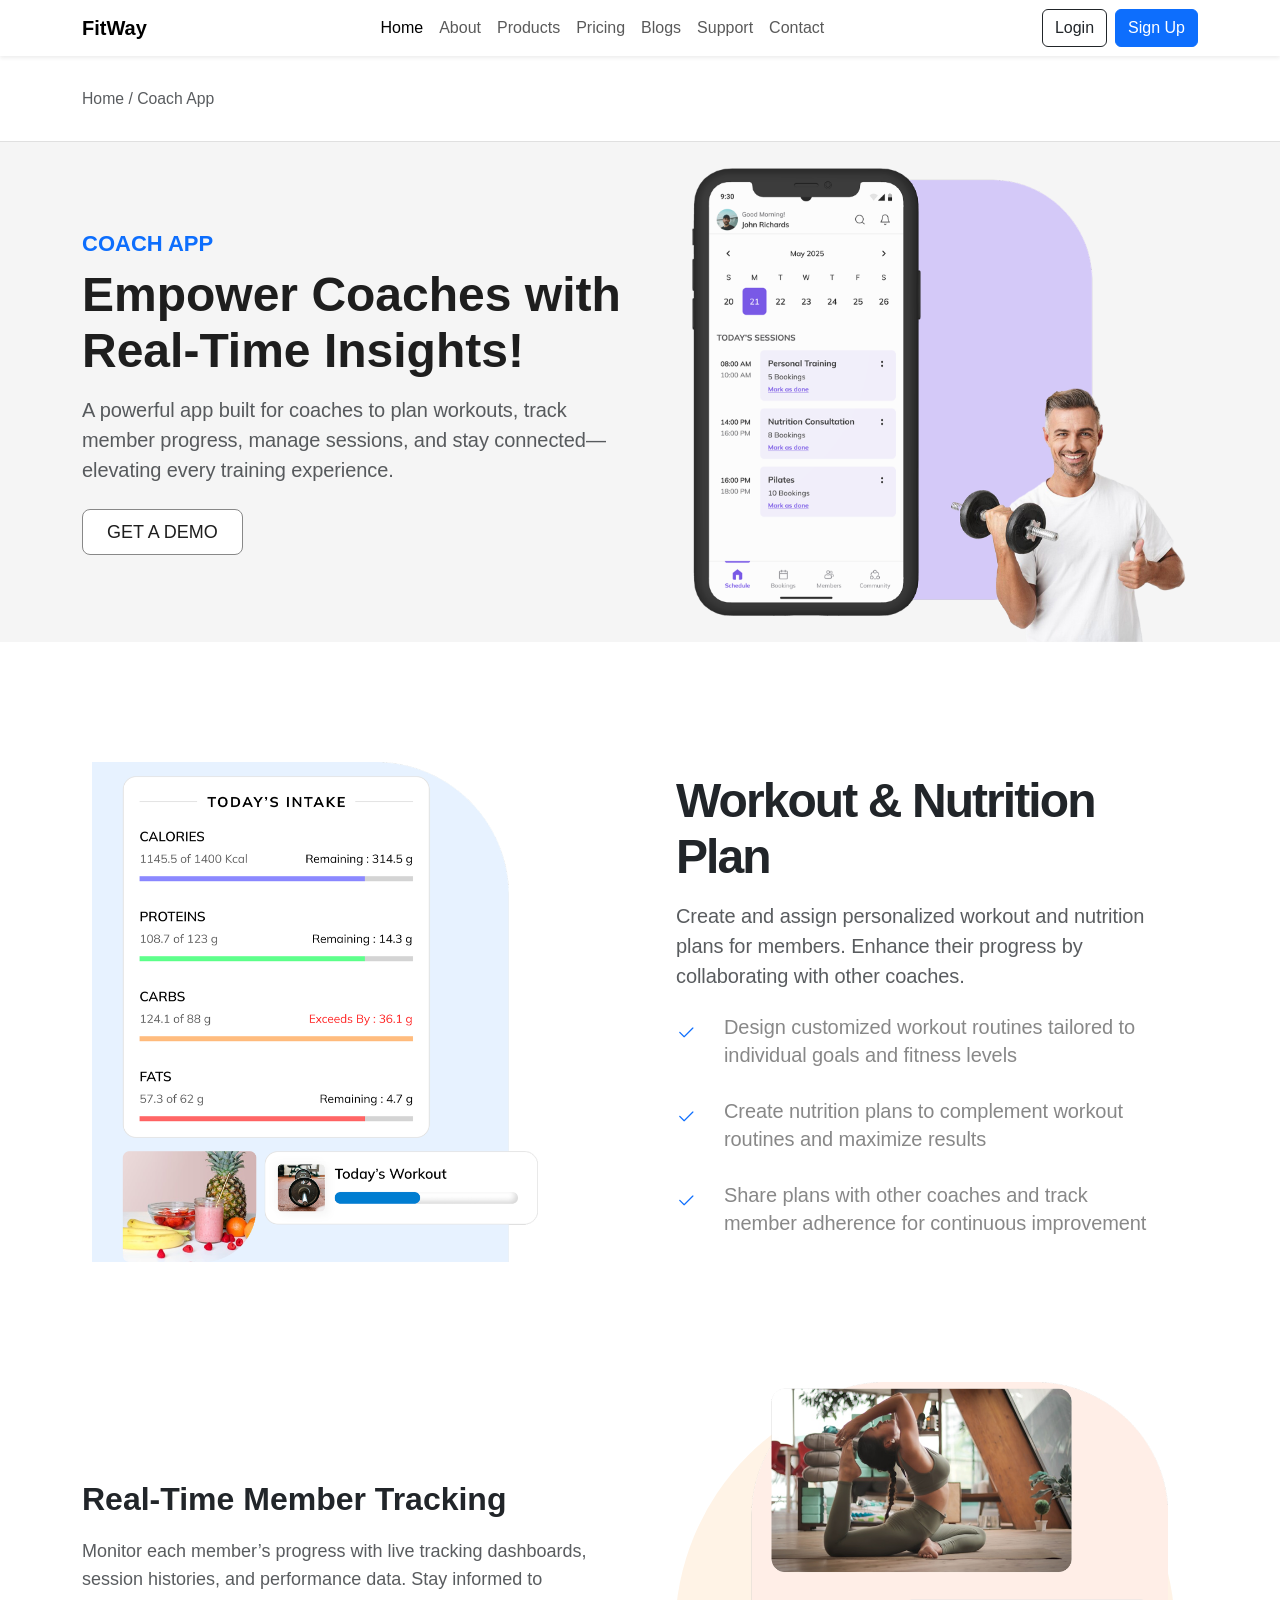
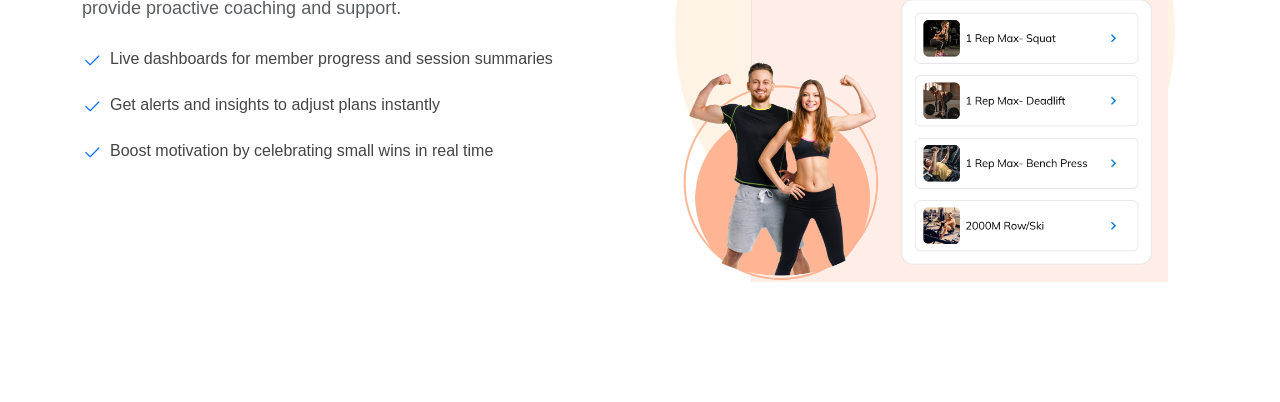
==== index.html @ d680b2ad "24june" ====
<!DOCTYPE html>
<html lang="en">
<head>
  <meta charset="UTF-8" />
  <meta name="viewport" content="width=device-width, initial-scale=1.0"/>
  <title>Coach App Page</title>
  <link href="https://cdn.jsdelivr.net/npm/bootstrap@5.3.0/dist/css/bootstrap.min.css" rel="stylesheet"/>
  <link href="https://cdn.jsdelivr.net/npm/bootstrap-icons@1.10.5/font/bootstrap-icons.css" rel="stylesheet">

  <link rel="stylesheet" href="styles.css">
</head>
<body>

<!-- Navbar -->
<nav class="navbar navbar-expand-lg navbar-light bg-white shadow-sm">
  <div class="container">
    <a class="navbar-brand fw-bold" href="#">FitWay</a>
    <button class="navbar-toggler" type="button" data-bs-toggle="collapse" data-bs-target="#navbarNav">
      <span class="navbar-toggler-icon"></span>
    </button>
    <div class="collapse navbar-collapse justify-content-between" id="navbarNav">
      <ul class="navbar-nav mx-auto">
        <li class="nav-item"><a class="nav-link active" href="#">Home</a></li>
        <li class="nav-item"><a class="nav-link" href="#">About</a></li>
        <li class="nav-item"><a class="nav-link" href="#">Products</a></li>
        <li class="nav-item"><a class="nav-link" href="#">Pricing</a></li>
        <li class="nav-item"><a class="nav-link" href="#">Blogs</a></li>
        <li class="nav-item"><a class="nav-link" href="#">Support</a></li>
        <li class="nav-item"><a class="nav-link" href="#">Contact</a></li>
      </ul>
      <div class="d-flex gap-2">
        <a href="#" class="btn btn-outline-dark">Login</a>
        <a href="#" class="btn btn-primary">Sign Up</a>
      </div>
    </div>
  </div>
</nav>

<!-- BREADCRUMB -->
<div class="breadcrumb-container">
  <div class="container">
    <small class="text-muted">Home / Coach App</small>
  </div>
</div>

<!-- HERO SECTION -->
<section class="hero-section d-flex align-items-center">
  <div class="container">
    <div class="row align-items-center">

      <!-- LEFT SIDE CONTENT -->
      <div class="col-md-6 text-center text-md-start">
        <h6 class="text-primary text-uppercase fw-bold">Coach App</h6>
        <h1 class="display-6 fw-bold mb-3">Empower Coaches with<br>Real-Time Insights!</h1>
        <p class="lead text-muted mb-4">
          A powerful app built for coaches to plan workouts, track <br>member progress, manage sessions, and stay connected—<br>
          elevating every training experience.        </p>
        <a href="#" class="btn btn-outline-dark px-4 py-2 rounded-3">Get a Demo</a>
      </div>

      <!-- RIGHT SIDE IMAGE -->
      <div class="col-md-6 text-center">
        <div class="image-wrapper position-relative">
          <!-- <div class="image-bg"></div> -->
          <img src="./resource/coch_app_1.png" alt="Coach App UI" class="main-image img-fluid">
        </div>
      </div>

    </div>
  </div>
</section>

<!-- SECOND SECTION -->
<section class="second-section d-flex align-items-center">
  <div class="container">
    <div class="row align-items-center">

      <!-- LEFT SIDE IMAGE -->
      <div class="col-lg-6 text-center mb-4 mb-lg-0">
        <div class="second-image-wrapper position-relative">
          <!-- <div class="image-bg"></div> -->
          <img src="./resource/coach_app_2.png" alt="Workout Plan" class="main-image img-fluid">
        </div>
      </div>

      <!-- RIGHT SIDE TEXT -->
      <div class="col-lg-6">
        <div class="ps-lg-4">
          <h3 class="fw-bold text-dark mb-3">Workout & Nutrition Plan</h3>
          <p class="text-muted mb-4">
            Create and assign personalized workout and nutrition plans for members.
            Enhance their progress by collaborating with other coaches.
          </p>
          <ul class="list-unstyled">
            <li class="mb-3">
              <i class="bi bi-check2 text-primary me-2"></i>
              Design customized workout routines tailored to individual goals and fitness levels
            </li>
            <li class="mb-3">
              <i class="bi bi-check2 text-primary me-2"></i>
              Create nutrition plans to complement workout routines and maximize results
            </li>
            <li>
              <i class="bi bi-check2 text-primary me-2"></i>
              Share plans with other coaches and track member adherence for continuous improvement
            </li>
          </ul>
        </div>
      </div>

    </div>
  </div>
</section>

<!-- THIRD SECTION -->
<section class="third-section d-flex align-items-center">
  <div class="container">
    <div class="row align-items-center">

      <!-- LEFT TEXT SIDE -->
      <div class="col-lg-6 mb-4 mb-lg-0">
        <div class="pe-lg-4">
          <h3 class="fw-bold text-dark mb-3">Real-Time Member Tracking</h3>
          <p class="text-muted mb-4">
            Monitor each member’s progress with live tracking dashboards, session histories, and performance data. Stay informed to provide proactive coaching and support.
          </p>
          <ul class="list-unstyled">
            <li class="mb-3">
              <i class="bi bi-check2 text-primary me-2"></i>
              Live dashboards for member progress and session summaries
            </li>
            <li class="mb-3">
              <i class="bi bi-check2 text-primary me-2"></i>
              Get alerts and insights to adjust plans instantly
            </li>
            <li>
              <i class="bi bi-check2 text-primary me-2"></i>
              Boost motivation by celebrating small wins in real time
            </li>
          </ul>
        </div>
      </div>

      <!-- RIGHT IMAGE SIDE -->
      <div class="col-lg-6 text-center">
        <div class="third-image-wrapper position-relative">
          <div class="image-bg"></div>
          <img src="./resource/coach_app_3.png" alt="Tracking Dashboard" class="main-image img-fluid">
        </div>
      </div>

    </div>
  </div>
</section>


<!-- Bootstrap JS -->
<script src="https://cdn.jsdelivr.net/npm/bootstrap@5.3.0/dist/js/bootstrap.bundle.min.js"></script>
</body>
</html>
---- styles.css ----
body {
  font-family: 'Inter', sans-serif;
  background-color: #f8f9fa;
}


/* Breadcrumb */
.breadcrumb-container {
  background: #fff;
  border-bottom: 1px solid #e0e0e0;
  padding: 30px 50px;
  color: #1E1E1E;
  font-size: 18px;
  font-style: normal;
  font-weight: 500;
  line-height: 24px; /* 133.333% */
  
  }


  /* === HERO SECTION BASE === */
.hero-section {
  background-color: #f5f5f5;         /* light gray background */
  height: 500px;                     /* fixed height */
  display: flex;                     /* vertically center row */
  align-items: center;
  overflow: hidden;
}

/* === TEXT STYLES === */
.hero-section h6 {
color: #007BFF;
/* font-family: Inter; */
font-size: 22px;
font-style: normal;
font-weight: 700;
line-height: 30px; /* 136.364% */
  
}

.hero-section h1 {
  color: #1E1E1E;
  font-size: 48px;
  font-family: Inter, sans-serif;
  font-weight: 600;
  line-height: 56px;
  margin: 0 0 20px;
}

.hero-section p {
color: #777;
/* font-family: Inter; */
font-size: 20px;
font-style: normal;
font-weight: 400;
line-height: 30px; /* 150% */
letter-spacing: -0.08px;
}

/* === BUTTON === */
.hero-section .btn {
  padding: 16px 28px;
  font-size: 18px;
  font-family: Inter, sans-serif;
  font-weight: 500;
  text-transform: uppercase;
  line-height: 28px;
  color: #1E1E1E;
  background-color: white;
  border: 1px solid #888888;
  border-radius: 8px;
  cursor: pointer;
}

.hero-section .btn:hover {
  background-color: #1976fc;  /* Blue background */
  color: #fff;                /* White text */
  border: 1px solid #1976fc;  /* Matching blue border */
  box-shadow: 0 4px 12px rgba(25, 118, 252, 0.3);  /* Soft shadow */
  transform: scale(1.03);     /* Slight zoom */
  transition: all 0.3s ease;  /* Smooth animation */
}


/* === IMAGE WRAPPER === */
.image-wrapper {
  position: relative;
  width: 100%;
  height: 500px; /* same as section height */
  display: flex;
  justify-content: center;
  align-items: center;
}


/* === FOREGROUND IMAGE === */
.main-image {
  max-height: 500px;
  max-width: 100%;
  position: relative;
  z-index: 0;
}

/* === RESPONSIVE TWEAKS === */
@media (max-width: 768px) {
  .hero-section {
    height: auto;
    padding: 60px 0;
    text-align: center;
  }

  .image-wrapper {
    height: auto;
    margin-top: 30px;
  }

  .image-bg {
    width: 300px;
    height: 300px;
    border-radius: 150px;
  }

  .main-image {
    max-height: 300px;
  }
}


/* ===================================================
   SECOND SECTION: Workout & Nutrition Plan
   Layout: Image on left (500px), Text on right
   Spacing between sections: 120px
=================================================== */

/* === Section Container === */
.second-section {
  display: flex;
  padding-top: 120px;
  padding-left: 80px;
  padding-right: 80px;
  gap: 145px;
  font-family: 'Inter', sans-serif;
  background: #fff;
}

/* === Image Wrapper === */
.second-image-wrapper {
  position: relative;                /* Allows absolutely positioned child */
  width: 100%;
  height: 500px;                     /* Fixed height as required */
  display: flex;
  /* justify-content: center;          Center horizontally */
  align-items: center;              /* Center vertically */
}


/* === Foreground Main Image === */
.second-image-wrapper .main-image {
  max-height: 500px;                /* Image won’t exceed 500px in height */
  max-width: 100%;                  /* Responsive scaling */
  position: relative;
  z-index: 1;                       /* Stays in front of the background */
}

/* === Right Side Text === */
.second-section h3 {
color: #1E1E1E;
/* font-family: Inter; */
font-size: 48px;
font-style: normal;
font-weight: 600;
line-height: 56px; /* 116.667% */
letter-spacing: -1.92px;
}

.second-section p {
color: #888;
font-size: 20px;
font-style: normal;
font-weight: 400;
line-height: 30px; /* 150% */
letter-spacing: -0.08px;
margin-bottom: 20px;
max-width: 600px; /* Ensures the text doesn't stretch too wide */
}

.second-section ul {
display: flex;
width: 490px;
height: 220px;
flex-direction: column;
justify-content: center;
align-items: flex-start;
gap: 12px;
flex-shrink: 0;
}

.second-section li {
display: flex;
height: 56px;
justify-content: center;
align-items: flex-start;
gap: 16px;
flex-shrink: 0;
color: #888;
font-size: 20px;
font-style: normal;
font-weight: 400;
line-height: 28px; /* 140% */
letter-spacing: -0.08px;
}

.second-section i.bi-check2 {
  font-size: 20px;
  color: #007BFF;                   /* Bootstrap primary color */
  margin-right: 10px;
  flex-shrink: 0;                   /* Icon size stays fixed */
  display: flex;
  width: 24px;
  height: 18.024px;
  padding: 10px 0px 3px 0px;
  flex-direction: column;
  align-items: flex-start;
  gap: 10px;
}

/* === Optional padding for spacing text from image on large screens === */
.ps-lg-4 {
  padding-left: 1.5rem !important;  /* Adds space between image and text */
}

/* ===================================================
   RESPONSIVE DESIGN FOR SMALLER SCREENS
=================================================== */
@media (max-width: 991px) {
  .second-section {
    flex-direction: column;         /* Stack content vertically */
    padding-top: 60px;              /* Reduce spacing for small screens */
    padding-bottom: 60px;
    text-align: center;             /* Center text on smaller screens */
  }

  .second-image-wrapper {
    height: 350px;                  /* Smaller image height on mobile */
    margin-bottom: 30px;
  }

  .second-image-wrapper .image-bg {
    width: 350px;
    height: 350px;
  }

  .second-image-wrapper .main-image {
    max-height: 350px;
  }

  .ps-lg-4 {
    padding-left: 0 !important;     /* Remove left padding on mobile */
  }
}


/* ===================================================
   THIRD SECTION: Image Right, Text Left
=================================================== */

.third-section {
  background-color: #fff;
  padding-top: 120px;
  padding-bottom: 120px;
}

/* === Shared styles reused === */
.third-image-wrapper {
  position: relative;
  width: 100%;
  height: 500px;
  display: flex;
  justify-content: center;
  align-items: center;
}

.third-image-wrapper .image-bg {
  background-color: #FFF3E6;        /* Custom light background */
  width: 500px;
  height: 500px;
  border-radius: 50%;
  position: absolute;
  z-index: 0;
}

.third-image-wrapper .main-image {
  max-height: 500px;
  max-width: 100%;
  position: relative;
  z-index: 1;
}

/* === Text styling (same as before) === */
.third-section h3 {
  font-size: 32px;
  font-weight: 700;
  color: #1E1E1E;
  line-height: 1.3;
}

.third-section p {
  font-size: 18px;
  color: #666666;
  line-height: 1.6;
  max-width: 540px;
}

.third-section ul {
  padding-left: 0;
  list-style: none;
}

.third-section li {
  font-size: 16px;
  color: #444444;
  line-height: 1.5;
  display: flex;
  align-items: flex-start;
}

.third-section i.bi-check2 {
  font-size: 20px;
  color: #007BFF;
  margin-right: 10px;
  flex-shrink: 0;
}

/* Optional padding on larger screens */
.pe-lg-4 {
  padding-right: 1.5rem !important;
}

/* === Responsive adjustments === */
@media (max-width: 991px) {
  .third-section {
    flex-direction: column;
    padding-top: 60px;
    padding-bottom: 60px;
    text-align: center;
  }

  .third-image-wrapper {
    height: 350px;
    margin-top: 30px;
  }

  .third-image-wrapper .image-bg {
    width: 350px;
    height: 350px;
  }

  .third-image-wrapper .main-image {
    max-height: 350px;
  }

  .pe-lg-4 {
    padding-right: 0 !important;
  }
}
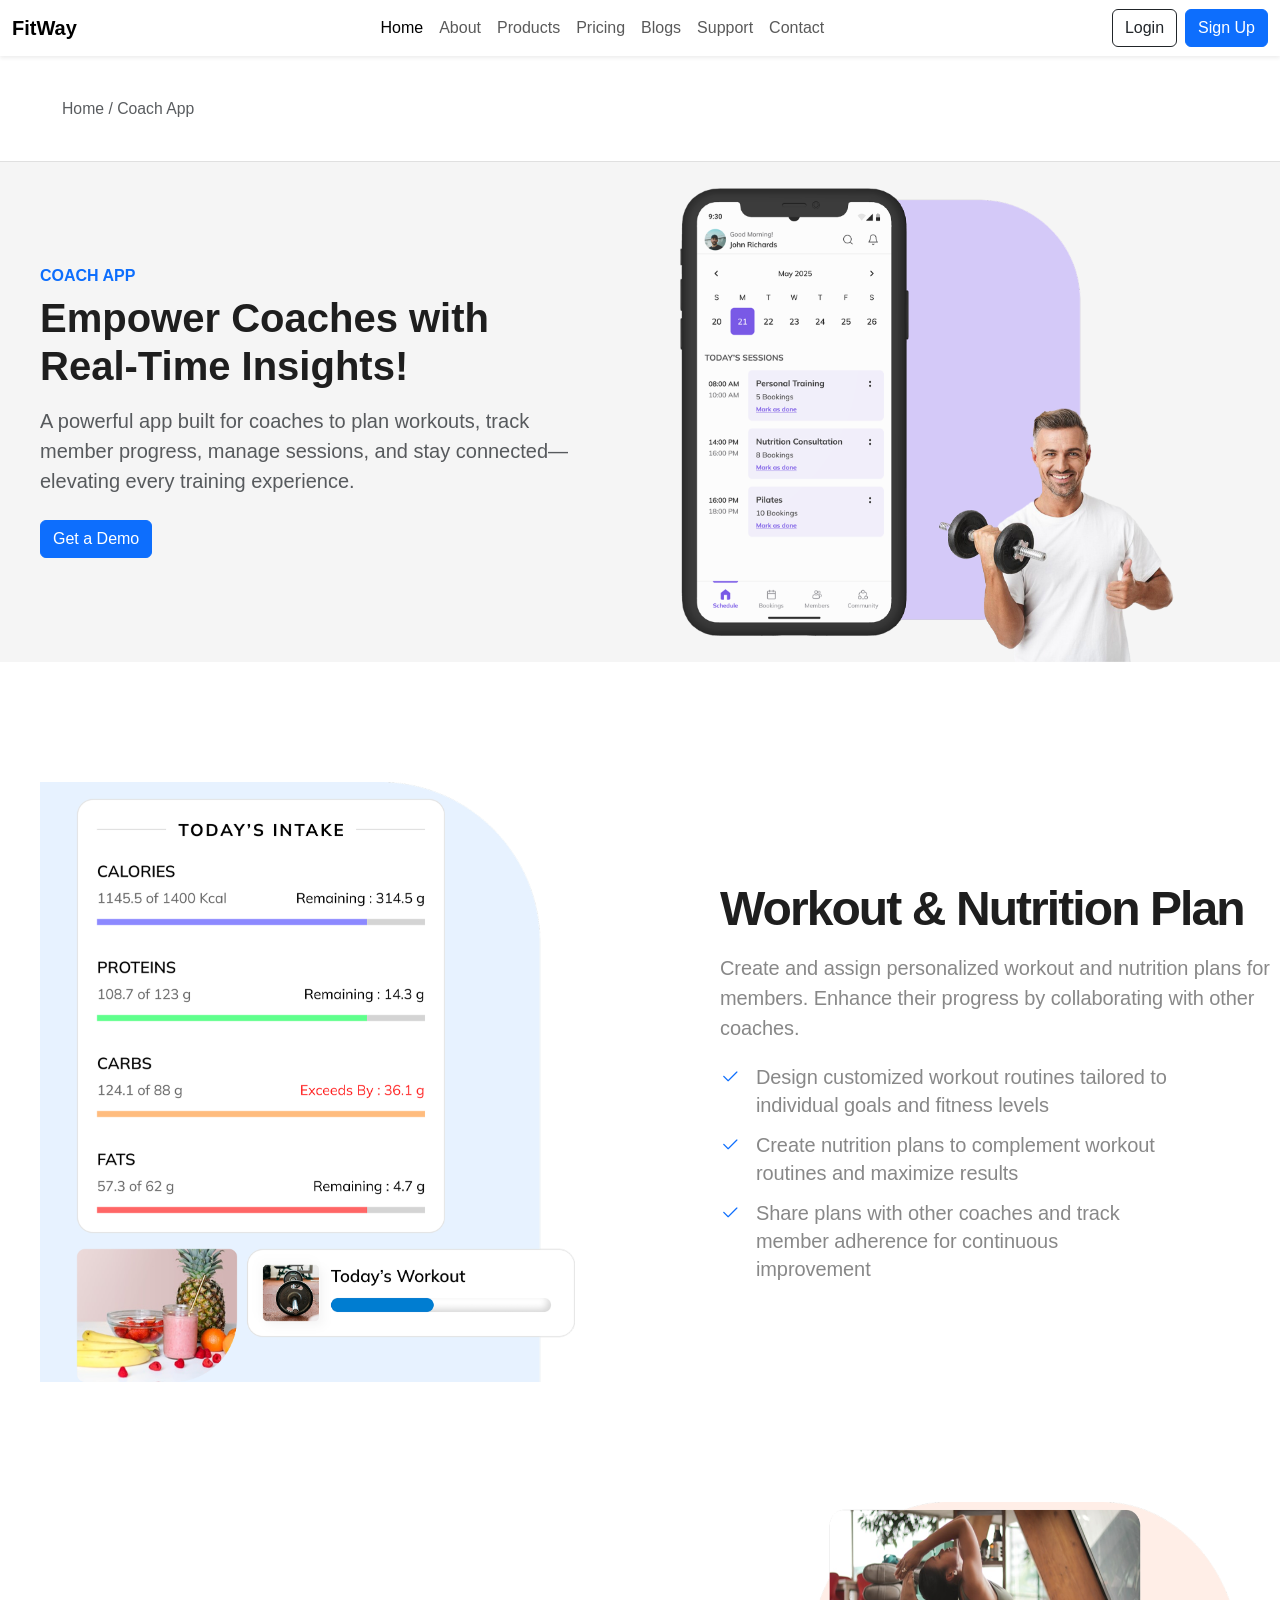
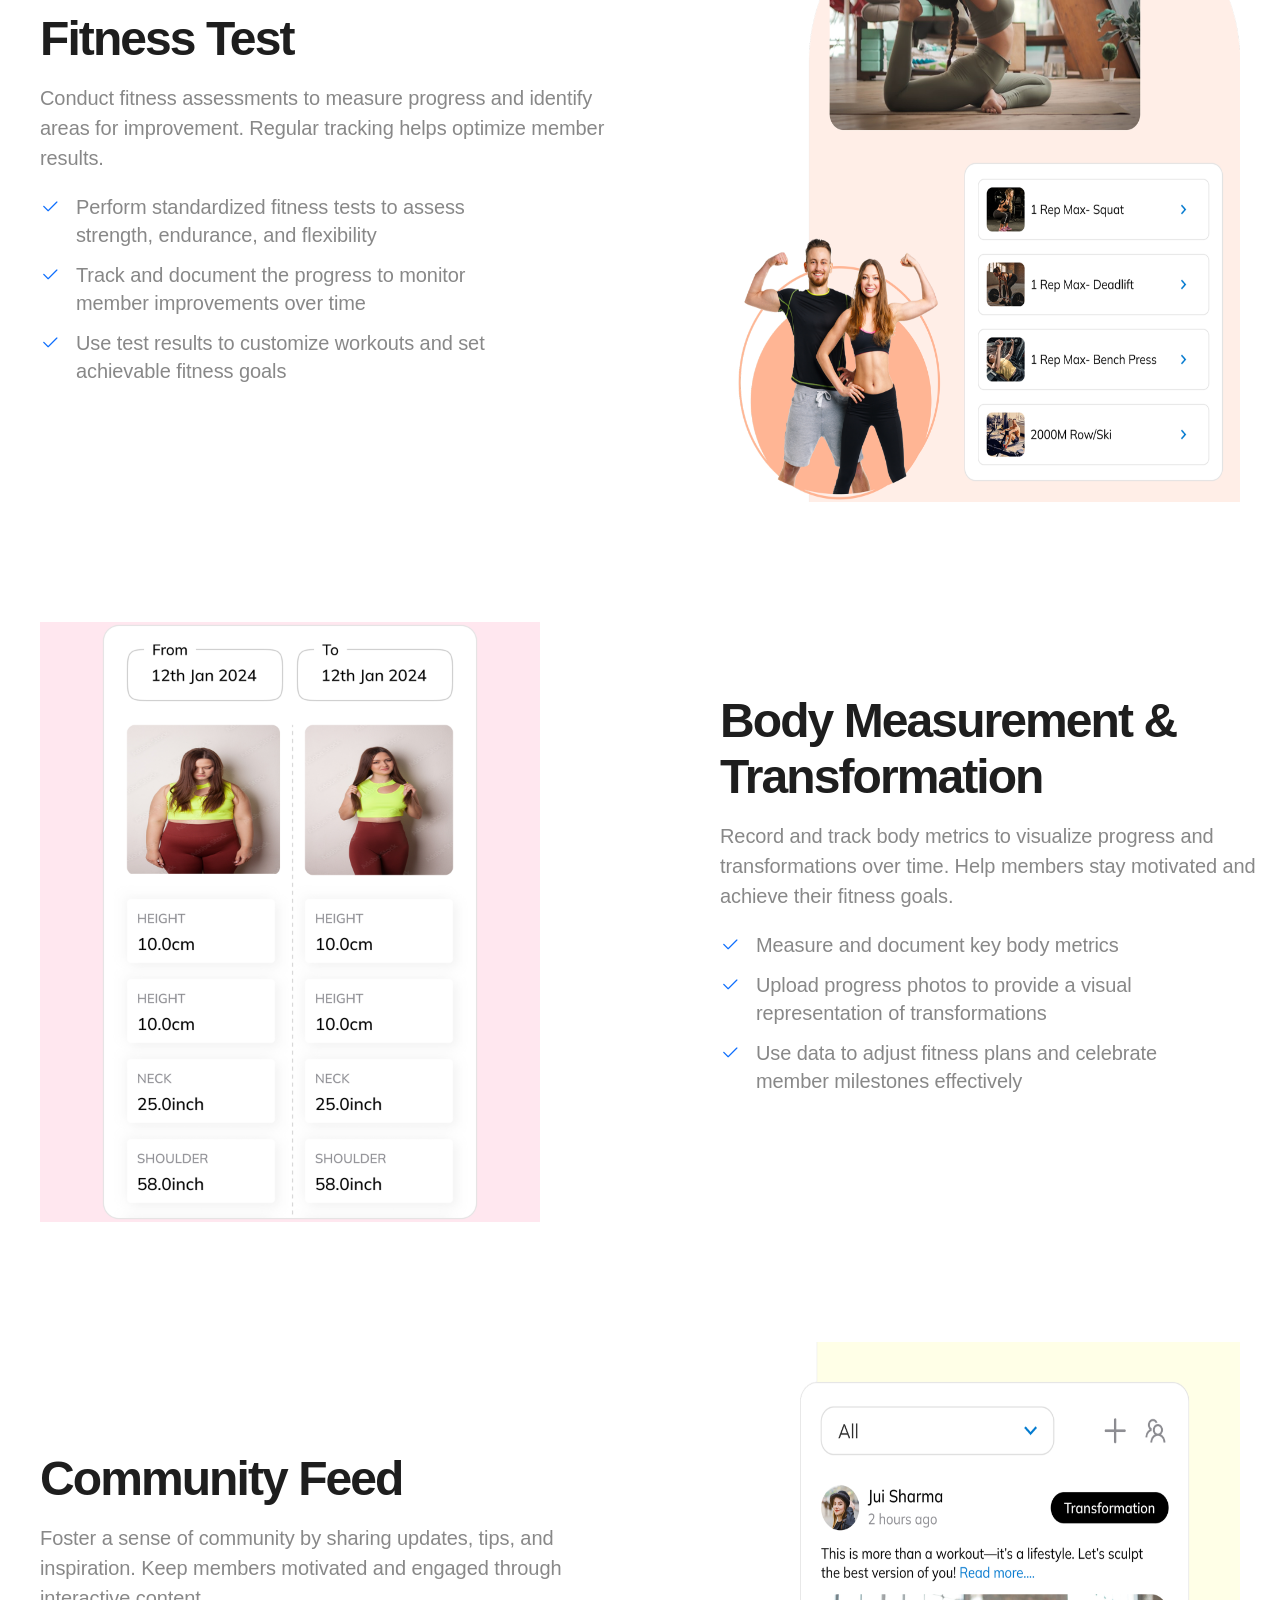
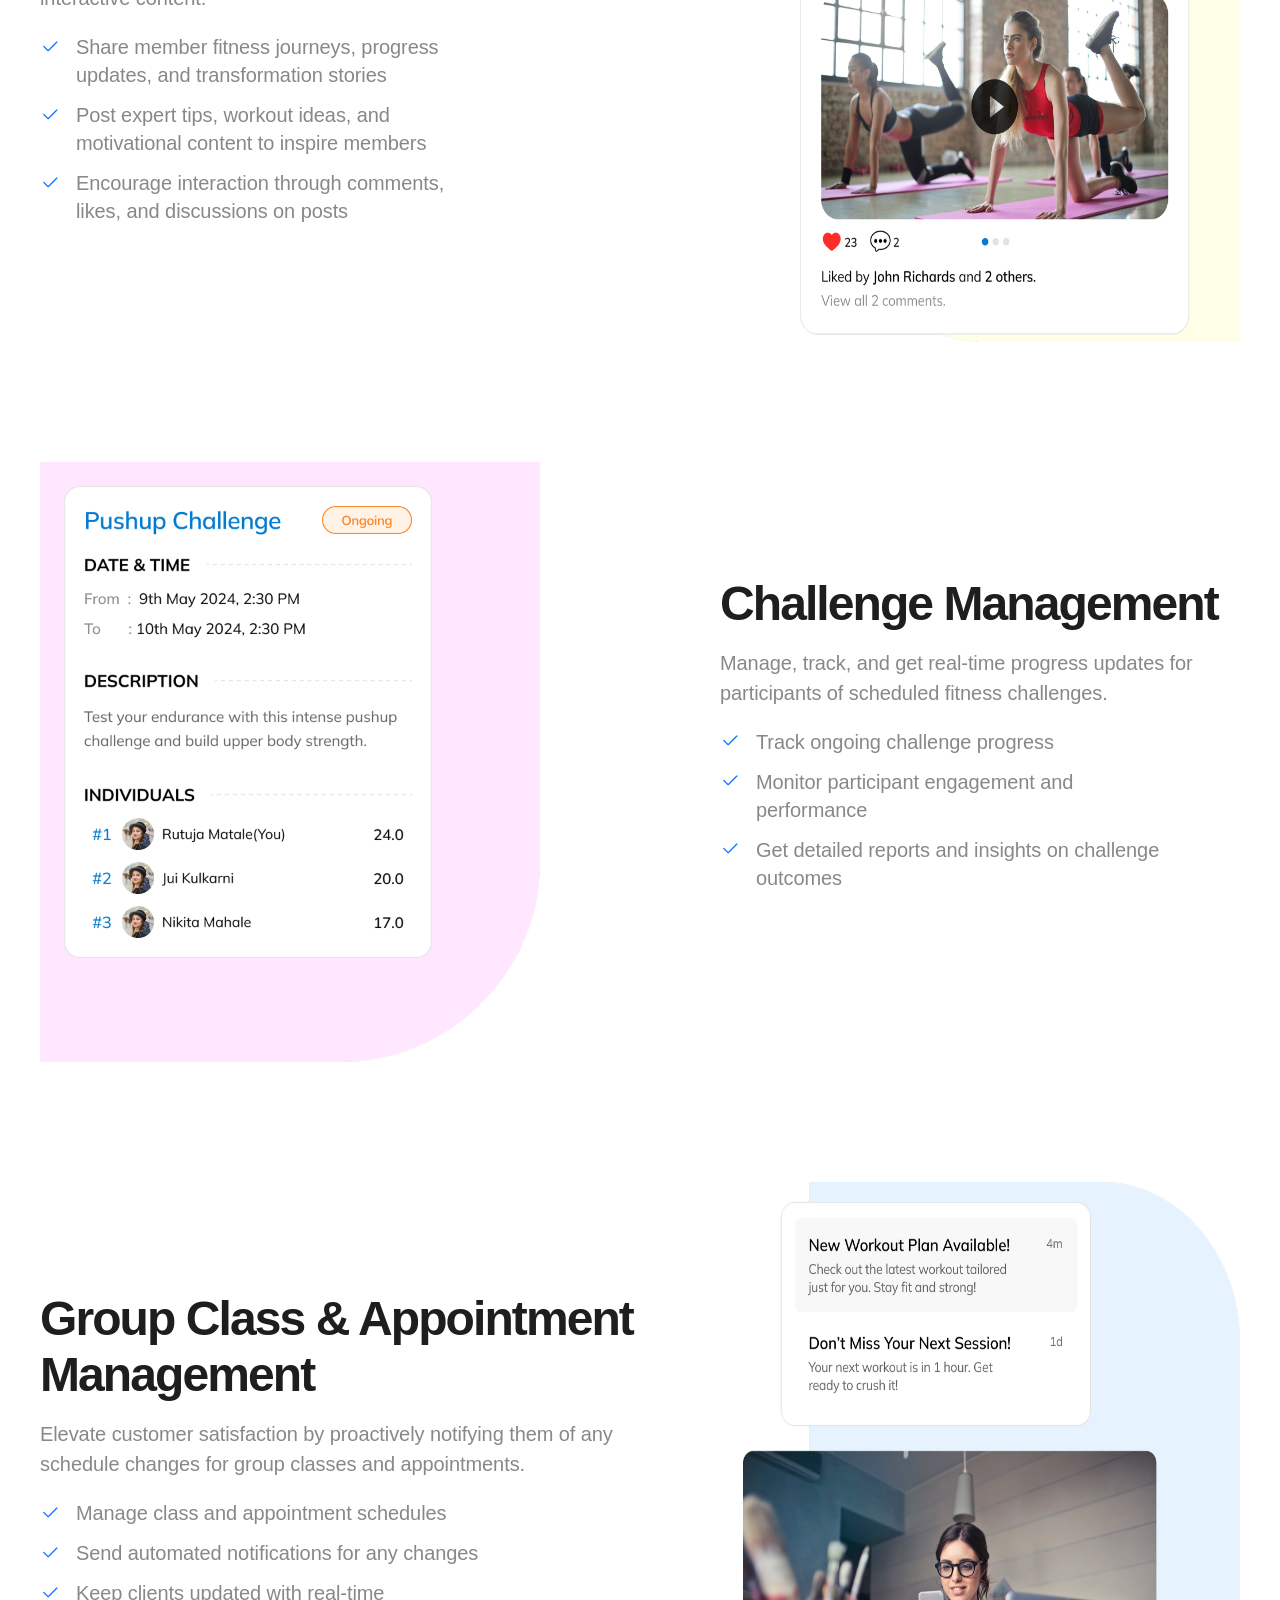
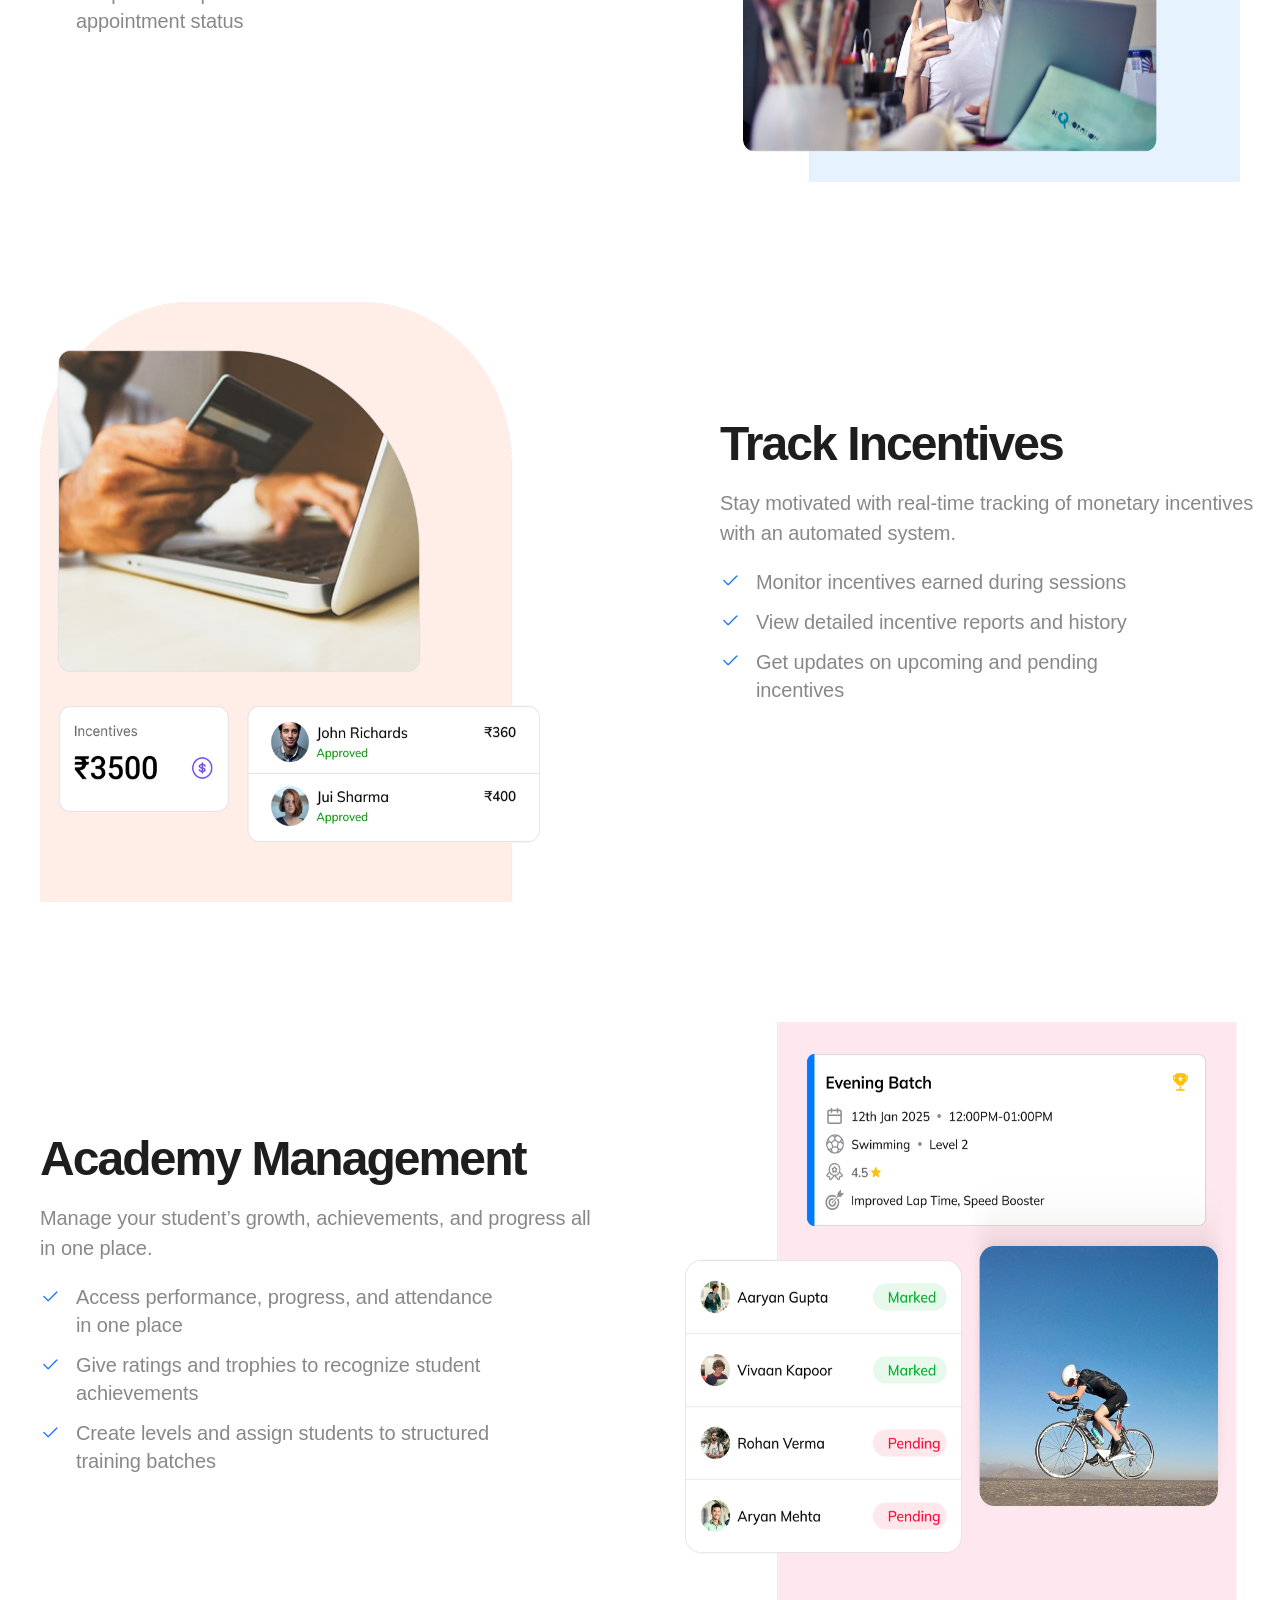
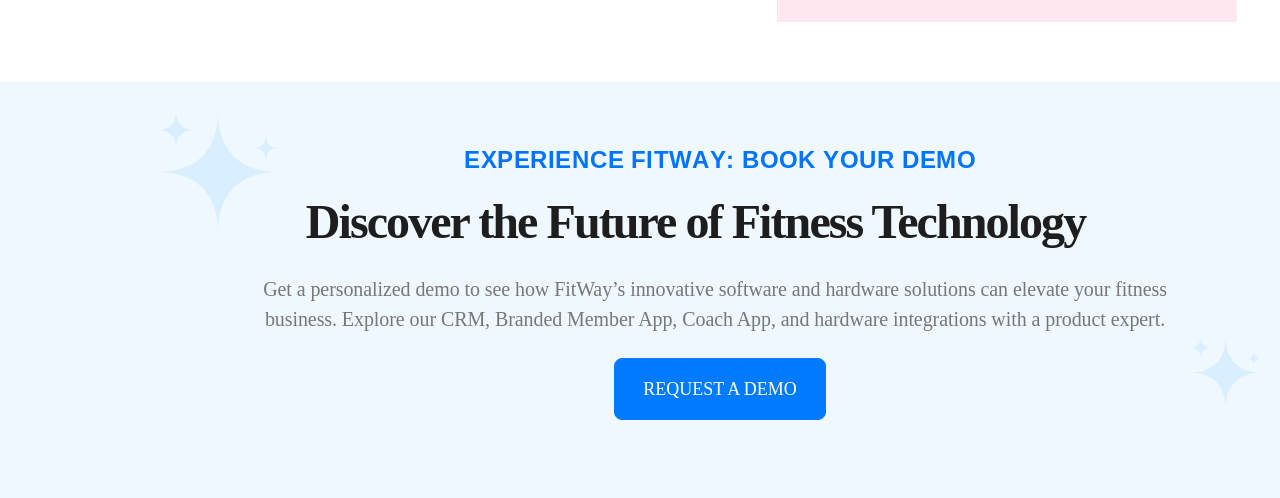
==== commit 824932b0: "26june_webPage_completed_response&animation_remain" ====
--- a/index.html
+++ b/index.html
@@ -6,8 +6,14 @@
   <title>Coach App Page</title>
   <link href="https://cdn.jsdelivr.net/npm/bootstrap@5.3.0/dist/css/bootstrap.min.css" rel="stylesheet"/>
   <link href="https://cdn.jsdelivr.net/npm/bootstrap-icons@1.10.5/font/bootstrap-icons.css" rel="stylesheet">
-
-  <link rel="stylesheet" href="styles.css">
+  <!-- BOOTSTRAP CSS (Make sure this is in your <head>) -->
+<link href="https://cdn.jsdelivr.net/npm/bootstrap@5.3.3/dist/css/bootstrap.min.css" rel="stylesheet">
+<!-- BOOTSTRAP ICONS (For checkmarks) -->
+<link href="https://cdn.jsdelivr.net/npm/bootstrap-icons@1.10.5/font/bootstrap-icons.css" rel="stylesheet">
+  <link href="https://cdn.jsdelivr.net/npm/bootstrap@5.3.3/dist/css/bootstrap.min.css" rel="stylesheet">
+<link href="https://cdn.jsdelivr.net/npm/bootstrap-icons/font/bootstrap-icons.css" rel="stylesheet">
+
+<link rel="stylesheet" href="styles.css">
 </head>
 <body>
 
@@ -46,115 +52,233 @@
 <!-- HERO SECTION -->
 <section class="hero-section d-flex align-items-center">
   <div class="container">
-    <div class="row align-items-center">
+    <div class="row align-items-center"> 
 
       <!-- LEFT SIDE CONTENT -->
-      <div class="col-md-6 text-center text-md-start">
+       <div class="col-md-6 text-center text-md-start">
         <h6 class="text-primary text-uppercase fw-bold">Coach App</h6>
-        <h1 class="display-6 fw-bold mb-3">Empower Coaches with<br>Real-Time Insights!</h1>
+        <h3 class="display-6 fw-bold mb-3">Empower Coaches with<br>Real-Time Insights!</h3>
         <p class="lead text-muted mb-4">
           A powerful app built for coaches to plan workouts, track <br>member progress, manage sessions, and stay connected—<br>
           elevating every training experience.        </p>
-        <a href="#" class="btn btn-outline-dark px-4 py-2 rounded-3">Get a Demo</a>
+        <a href="#" class="btn btn-primary ">Get a Demo</a>
       </div>
 
       <!-- RIGHT SIDE IMAGE -->
-      <div class="col-md-6 text-center">
+       <div class="col-md-6 ">
         <div class="image-wrapper position-relative">
-          <!-- <div class="image-bg"></div> -->
-          <img src="./resource/coch_app_1.png" alt="Coach App UI" class="main-image img-fluid">
+           <div class="image-bg"></div> 
+           <img src="./resource/coch_app_1.png" alt="Coach App UI" class="main-image img-fluid">
         </div>
       </div>
-
-    </div>
-  </div>
-</section>
+    </div>
+  </div> 
+</section> 
+
+
+
+
+
 
 <!-- SECOND SECTION -->
-<section class="second-section d-flex align-items-center">
-  <div class="container">
-    <div class="row align-items-center">
-
-      <!-- LEFT SIDE IMAGE -->
-      <div class="col-lg-6 text-center mb-4 mb-lg-0">
-        <div class="second-image-wrapper position-relative">
-          <!-- <div class="image-bg"></div> -->
-          <img src="./resource/coach_app_2.png" alt="Workout Plan" class="main-image img-fluid">
-        </div>
-      </div>
-
-      <!-- RIGHT SIDE TEXT -->
-      <div class="col-lg-6">
-        <div class="ps-lg-4">
-          <h3 class="fw-bold text-dark mb-3">Workout & Nutrition Plan</h3>
-          <p class="text-muted mb-4">
-            Create and assign personalized workout and nutrition plans for members.
-            Enhance their progress by collaborating with other coaches.
-          </p>
-          <ul class="list-unstyled">
-            <li class="mb-3">
-              <i class="bi bi-check2 text-primary me-2"></i>
-              Design customized workout routines tailored to individual goals and fitness levels
-            </li>
-            <li class="mb-3">
-              <i class="bi bi-check2 text-primary me-2"></i>
-              Create nutrition plans to complement workout routines and maximize results
-            </li>
-            <li>
-              <i class="bi bi-check2 text-primary me-2"></i>
-              Share plans with other coaches and track member adherence for continuous improvement
-            </li>
-          </ul>
-        </div>
-      </div>
-
-    </div>
-  </div>
-</section>
+ <section class="second-section">
+  <div class="custom-container">
+    <div class="image-col">
+      <img src="./resource/coach_app_2.png" alt="Intake UI">
+    </div>
+    <div class="text-col">
+      <h3>Workout & Nutrition Plan</h3>
+      <p>
+        Create and assign personalized workout and nutrition plans for members. Enhance their progress by collaborating with other coaches. 
+      </p>
+      <ul>
+        <li><i class="bi bi-check2 text-primary"></i> Design customized workout routines tailored to individual goals and fitness levels</li>
+        <li><i class="bi bi-check2 text-primary"></i> Create nutrition plans to complement workout routines and maximize results</li>
+        <li><i class="bi bi-check2 text-primary"></i> Share plans with other coaches and track member adherence for continuous improvement</li>
+      </ul>
+    </div>
+  </div>
+</section> 
+
 
 <!-- THIRD SECTION -->
-<section class="third-section d-flex align-items-center">
-  <div class="container">
-    <div class="row align-items-center">
-
-      <!-- LEFT TEXT SIDE -->
-      <div class="col-lg-6 mb-4 mb-lg-0">
-        <div class="pe-lg-4">
-          <h3 class="fw-bold text-dark mb-3">Real-Time Member Tracking</h3>
-          <p class="text-muted mb-4">
-            Monitor each member’s progress with live tracking dashboards, session histories, and performance data. Stay informed to provide proactive coaching and support.
-          </p>
-          <ul class="list-unstyled">
-            <li class="mb-3">
-              <i class="bi bi-check2 text-primary me-2"></i>
-              Live dashboards for member progress and session summaries
-            </li>
-            <li class="mb-3">
-              <i class="bi bi-check2 text-primary me-2"></i>
-              Get alerts and insights to adjust plans instantly
-            </li>
-            <li>
-              <i class="bi bi-check2 text-primary me-2"></i>
-              Boost motivation by celebrating small wins in real time
-            </li>
-          </ul>
-        </div>
-      </div>
-
-      <!-- RIGHT IMAGE SIDE -->
-      <div class="col-lg-6 text-center">
-        <div class="third-image-wrapper position-relative">
-          <div class="image-bg"></div>
-          <img src="./resource/coach_app_3.png" alt="Tracking Dashboard" class="main-image img-fluid">
-        </div>
-      </div>
-
-    </div>
-  </div>
-</section>
+<section class="third-section">
+  <div class="custom-container">
+    <div class="text-col">
+      <h3>Fitness Test</h3>
+      <p>
+        Conduct fitness assessments to measure progress and identify areas for improvement. Regular tracking helps optimize member results.
+      </p>
+      <ul>
+        <li><i class="bi bi-check2 text-primary"></i> Perform standardized fitness tests to assess strength, endurance, and flexibility</li>
+        <li><i class="bi bi-check2 text-primary"></i> Track and document the progress to monitor member improvements over time</li>
+        <li><i class="bi bi-check2 text-primary"></i> Use test results to customize workouts and set achievable fitness goals</li>
+      </ul>
+    </div>
+    <div class="image-col">
+      <img src="./resource/coach_app_3.png" alt="Progress Tracker UI" class="main-image img-fluid">
+    </div>
+  </div>
+</section>
+
+
+<!-- FOURTH SECTION -->
+
+ <section class="fourth-section">
+  <div class="custom-container">
+    <div class="image-col">
+      <img src="./resource/coach_app_4.png" alt="Intake UI">
+    </div>
+    <div class="text-col">
+      <h3>Body Measurement & <br> Transformation</h3>
+      <p>
+        Record and track body metrics to visualize progress and transformations over time. Help members stay motivated and achieve their fitness goals.
+      </p>
+      <ul>
+        <li><i class="bi bi-check2 text-primary"></i> Measure and document key body metrics</li>
+        <li><i class="bi bi-check2 text-primary"></i> Upload progress photos to provide a visual representation of transformations</li>
+        <li><i class="bi bi-check2 text-primary"></i> Use data to adjust fitness plans and celebrate member milestones effectively</li>
+      </ul>
+    </div>
+  </div>
+</section> 
+
+
+<!-- FIFTH SECTION -->
+<section class="fifth-section">
+  <div class="custom-container">
+    <div class="text-col">
+      <h3>Community Feed</h3>
+      <p>
+        Foster a sense of community by sharing updates, tips, and inspiration. Keep members motivated and engaged through interactive content.     
+      </p>
+        <ul>
+        <li><i class="bi bi-check2 text-primary"></i> Share member fitness journeys, progress updates, and transformation stories</li>
+        <li><i class="bi bi-check2 text-primary"></i> Post expert tips, workout ideas, and motivational content to inspire members</li>
+        <li><i class="bi bi-check2 text-primary"></i> Encourage interaction through comments, likes, and discussions on posts</li>
+      </ul>
+    </div>
+    <div class="image-col">
+      <img src="./resource/coach_app_5.png" alt="Progress Tracker UI" class="main-image img-fluid">
+    </div>
+  </div>
+</section>
+
+<!-- SIXTH SECTION -->
+
+ <section class="sixth-section">
+  <div class="custom-container">
+    <div class="image-col">
+      <img src="./resource/coach_app_6.png" alt="Intake UI">
+    </div>
+    <div class="text-col">
+      <h3>Challenge Management</h3>
+      <p>
+        Manage, track, and get real-time progress updates for participants of scheduled fitness challenges.
+      </p>
+      <ul>
+        <li><i class="bi bi-check2 text-primary"></i> Track ongoing challenge progress</li>
+        <li><i class="bi bi-check2 text-primary"></i> Monitor participant engagement and performance</li>
+        <li><i class="bi bi-check2 text-primary"></i> Get detailed reports and insights on challenge outcomes</li>
+      </ul>
+    </div>
+  </div>
+</section> 
+
+
+<!-- SEVENTH SECTION -->
+
+<section class="seventh-section">
+  <div class="custom-container">
+    <div class="text-col">
+      <h3>Group Class & Appointment <br> Management</h3>
+      <p>
+      Elevate customer satisfaction by proactively notifying them of any schedule changes for group classes and appointments.
+      </p>
+        <ul>
+        <li><i class="bi bi-check2 text-primary"></i> Manage class and appointment schedules</li>
+        <li><i class="bi bi-check2 text-primary"></i> Send automated notifications for any changes</li>
+        <li><i class="bi bi-check2 text-primary"></i> Keep clients updated with real-time appointment status</li>
+      </ul>
+    </div>
+    <div class="image-col">
+      <img src="./resource/coach_app_7.png" alt="Progress Tracker UI" class="main-image img-fluid">
+    </div>
+  </div>
+</section>
+
+
+<!-- EIGHTH SECTION -->
+
+ <section class="eighth-section">
+  <div class="custom-container">
+    <div class="image-col">
+      <img src="./resource/coach_app_8.png" alt="Intake UI">
+    </div>
+    <div class="text-col">
+      <h3>Track Incentives</h3>
+      <p>
+      Stay motivated with real-time tracking of monetary incentives with an automated system.
+      </p>
+      <ul>
+        <li><i class="bi bi-check2 text-primary"></i> Monitor incentives earned during sessions</li>
+        <li><i class="bi bi-check2 text-primary"></i> View detailed incentive reports and history</li>
+        <li><i class="bi bi-check2 text-primary"></i> Get updates on upcoming and pending incentives</li>
+      </ul>
+    </div>
+  </div>
+</section> 
+
+
+<!-- NINTH SECTION -->
+
+<section class="ninth-section">
+  <div class="custom-container">
+    <div class="text-col">
+      <h3>Academy Management</h3>
+      <p>
+      Manage your student’s growth, achievements, and progress  all in one place.
+      </p>
+        <ul>
+        <li><i class="bi bi-check2 text-primary"></i> Access performance, progress, and attendance in one place</li>
+        <li><i class="bi bi-check2 text-primary"></i> Give ratings and trophies to recognize student achievements</li>
+        <li><i class="bi bi-check2 text-primary"></i> Create levels and assign students to structured training batches</li>
+      </ul>
+    </div>
+    <div class="image-col">
+      <img src="./resource/coach_app_9.png" alt="Progress Tracker UI" class="main-image img-fluid">
+    </div>
+  </div>
+</section>
+
+<!-- !--Discover the features section  -->
+  <section class="discover-section">
+  <div class="discover-content">
+    
+    <!-- NO slide animation for this -->
+    <p class="tagline" id="animatedTagline">
+      EXPERIENCE FITWAY: BOOK YOUR DEMO
+    </p>
+    
+    <!-- Wrap the rest to animate from bottom -->
+    <div class="text-slide-wrapper">
+      <h1>Discover the Future of Fitness Technology</h1>
+      <div class="description">
+        Get a personalized demo to see how FitWay’s innovative software and hardware solutions can elevate your fitness business. Explore our CRM, Branded Member App, Coach App, and hardware integrations with a product expert.
+      </div>
+      <div class="button-wrapper">
+        <button class="demo-button">REQUEST A DEMO</button>
+      </div>
+    </div>
+    
+  </div>
+</section>
+  </section>
 
 
 <!-- Bootstrap JS -->
 <script src="https://cdn.jsdelivr.net/npm/bootstrap@5.3.0/dist/js/bootstrap.bundle.min.js"></script>
+<script src="https://cdn.jsdelivr.net/npm/bootstrap@5.3.3/dist/js/bootstrap.bundle.min.js"></script>
+<script src="script.js"></script>
 </body>
 </html>
--- a/styles.css
+++ b/styles.css
@@ -1,6 +1,25 @@
 body {
   font-family: 'Inter', sans-serif;
   background-color: #f8f9fa;
+}
+
+/* Base Reset */
+* {
+  margin: 0;
+  padding: 0;
+  box-sizing: border-box;
+}
+
+body {
+  font-family: 'Inter', sans-serif;
+  background-color: #fff;
+  color: #1E1E1E;
+}
+
+.container {
+  max-width: 1280px;
+  margin: 0 auto;
+  /* padding: 0 40px; */
 }
 
 
@@ -8,358 +27,1353 @@
 .breadcrumb-container {
   background: #fff;
   border-bottom: 1px solid #e0e0e0;
-  padding: 30px 50px;
+  padding: 40px 50px;
   color: #1E1E1E;
   font-size: 18px;
   font-style: normal;
   font-weight: 500;
   line-height: 24px; /* 133.333% */
-  
-  }
-
-
-  /* === HERO SECTION BASE === */
+  }
+
+
+/* ================================
+   HERO SECTION STYLING
+================================== */
+
 .hero-section {
-  background-color: #f5f5f5;         /* light gray background */
-  height: 500px;                     /* fixed height */
-  display: flex;                     /* vertically center row */
+  /* Full section width and height */
+  width: 100%;
+  height: 500px;
+  flex-shrink: 0;
+
+  /* Background color */
+  background: #F5F5F5;
+
+  /* Centering vertically */
+  display: flex;
   align-items: center;
-  overflow: hidden;
-}
-
-/* === TEXT STYLES === */
-.hero-section h6 {
-color: #007BFF;
-/* font-family: Inter; */
-font-size: 22px;
-font-style: normal;
-font-weight: 700;
-line-height: 30px; /* 136.364% */
-  
-}
-
-.hero-section h1 {
-  color: #1E1E1E;
+}
+
+/* ================================
+   FLEX CONTAINER INSIDE HERO
+================================== */
+.hero-section .container {
+  /* Horizontal layout with spacing */
+  /* display: flex; */
+  justify-content: center;
+  align-items: center;
+  gap: 157.261px;
+  padding: 0 40px;
+
+  /* Optional: Max width to center inside 1440px page */
+  max-width: 1280px;
+}
+
+/* ================================
+   IMAGE COLUMN
+================================== */
+.hero-section .image-wrapper img {
+  /* Exact dimensions from Figma */
+  width: 522.739px;
+  height: 500px;
+
+  /* Prevent shrinking on smaller screens */
+  flex-shrink: 0;
+
+  /* Maintain aspect ratio */
+  aspect-ratio: 522.74 / 500.00;
+  object-fit: contain;
+}
+
+/* ================================
+   TEXT COLUMN
+================================== */
+.hero-section .text-col {
+  display: flex;
+  width: 600px;
+  height: 352px;
+
+  /* Vertical stacking */
+  flex-direction: column;
+  justify-content: center;
+  align-items: flex-start;
+
+  gap: 24px; /* Space between elements */
+}
+
+/* ================================
+   SUB HEADING (H6)
+================================== */
+.hero-section .text-col h6 {
+  color: #007BFF; /* Bootstrap primary blue */
+  font-family: 'Inter', sans-serif;
+  font-size: 22px;
+  font-style: normal;
+  font-weight: 700;
+  line-height: 30px;
+  margin: 0;
+}
+
+/* ================================
+   MAIN HEADING (H1 / H3)
+================================== */
+.hero-section .text-col h1,
+.hero-section .text-col h3 {
+  color: #1E1E1E; /* Dark text */
+  font-family: 'Inter', sans-serif;
   font-size: 48px;
-  font-family: Inter, sans-serif;
+  font-style: normal;
   font-weight: 600;
   line-height: 56px;
-  margin: 0 0 20px;
-}
-
-.hero-section p {
-color: #777;
-/* font-family: Inter; */
+  letter-spacing: -1.92px;
+  margin: 0;
+}
+
+/* ================================
+   PARAGRAPH TEXT
+================================== */
+.hero-section .text-col p {
+  color: #777; /* Lighter gray */
+  font-family: 'Inter', sans-serif;
+  font-size: 20px;
+  font-style: normal;
+  font-weight: 400;
+  line-height: 30px;
+  letter-spacing: -0.08px;
+  margin: 0;
+}
+
+/* ================================
+   BUTTON STYLE & HOVER EFFECT
+================================== */
+.hero-section .text-col .btn {
+  padding: 10px 24px;
+  font-size: 16px;
+  border-radius: 8px;
+  font-weight: 500;
+  border: 2px solid #000;
+  color: #000;
+  background-color: transparent;
+  transition: all 0.3s ease;
+}
+
+.hero-section .text-col .btn:hover {
+  background-color: #000;
+  color: #fff;
+  border-color: #000;
+}
+
+/* ================================
+   RESPONSIVE STYLES
+================================== */
+@media (max-width: 992px) {
+  .hero-section {
+    height: auto;
+    width: 100%;
+    padding: 60px 0;
+  }
+
+  .hero-section .container {
+    flex-direction: column;
+    gap: 40px;
+  }
+
+  .hero-section .image-wrapper img {
+    width: 100%;
+    height: auto;
+  }
+
+  .hero-section .text-col {
+    width: 100%;
+    align-items: center;
+    text-align: center;
+  }
+}
+
+
+/* second-section */
+.second-section {
+  
+  padding-top: 120px;
+  padding-bottom: 60px;
+  background-color: #fff;
+}
+
+.second-section .custom-container {
+  display: flex;
+  align-items: center;
+  gap: 145px;
+  max-width: 1280px;
+  height: 600px;
+  margin: 0 auto;
+  padding: 0 40px;
+}
+
+.second-section .image-col img {
+  width: 535px;
+  height: 600px;
+  flex-shrink: 0;
+  aspect-ratio: 107 / 120;
+}
+
+.second-section .text-col {
+  display: flex;
+  flex-direction: column;
+  width: 600px;
+  height: 410px;
+  justify-content: center;
+  align-items: flex-start;
+  font-family: 'Inter', sans-serif;
+}
+
+
+
+/* === Heading === */
+.second-section .text-col h3 {
+  color: #1E1E1E;
+  font-family: 'Inter', sans-serif;
+  font-size: 48px;
+  font-style: normal;
+  font-weight: 600;
+  line-height: 56px; /* 116.667% */
+  letter-spacing: -1.92px;
+  margin-bottom: 16px;
+  white-space: nowrap;
+}
+
+/* === Paragraph === */
+.second-section .text-col p {
+  width: 600px;
+  color: #888;
+  font-family: 'Inter', sans-serif;
+  font-size: 20px;
+  font-style: normal;
+  font-weight: 400;
+  line-height: 30px; /* 150% */
+  letter-spacing: -0.08px;
+  margin-bottom: 20px;
+}
+
+/* === List === */
+.second-section .text-col ul {
+  /* display: flex; */
+  width: 490px;
+  height: 220px;
+  flex-direction: column;
+  justify-content: center;
+  align-items: flex-start;
+  gap: 12px;
+  flex-shrink: 0;
+  padding: 0;
+  margin: 0;
+  list-style: none;
+}
+
+
+/* === List Items === */
+.second-section .text-col li {
+  display: flex;
+  height: 56px;
+  width: 450px;
+  justify-content: center;
+  align-items: flex-start;
+  gap: 16px;
+  flex-shrink: 0;
+  font-family: 'Inter', sans-serif;
+  font-size: 20px;
+  font-style: normal;
+  font-weight: 400;
+  line-height: 28px; /* 140% */
+  letter-spacing: -0.08px;
+  color: #888;
+  margin-bottom: 12px;
+}
+
+/* === Responsive === */
+@media (max-width: 992px) {
+  .second-section .custom-container {
+    flex-direction: column;
+    height: auto;
+    gap: 60px;
+  }
+
+  .second-section .image-col img {
+    width: 100%;
+    height: auto;
+  }
+
+  .second-section .text-col {
+    width: 100%;
+    height: auto;
+  }
+
+  .second-section .text-col h3 {
+    font-size: 36px;
+    white-space: normal;
+  }
+
+  .second-section .text-col p {
+    width: 100%;
+  }
+}
+
+
+/* === THIRD SECTION === */
+
+.third-section {
+  padding: 60px 0;
+  background-color: #fff;
+}
+
+.third-section .custom-container {
+  display: flex;
+  height: 600px;
+  justify-content: center;
+  align-items: center;
+  gap: 98.25px;
+  max-width: 1280px;
+  margin: 0 auto;
+  padding: 0 40px;
+}
+
+/* === Image Column === */
+.third-section .image-col img {
+  width: 581.75px;
+  height: 600px;
+  flex-shrink: 0;
+  aspect-ratio: 581.75 / 600;
+}
+
+/* === Text Column === */
+.third-section .text-col {
+  /* display: flex; */
+  width: 600px;
+  height: 382px;
+  padding-bottom: 8px;
+  flex-direction: column;
+  align-items: flex-start;
+  gap: 16px;
+}
+
+
+/* === Heading === */
+.third-section .text-col h3 {
+  color: #1E1E1E;
+  font-family: 'Inter', sans-serif;
+  font-size: 48px;
+  font-style: normal;
+  font-weight: 600;
+  line-height: 56px; /* 116.667% */
+  letter-spacing: -1.92px;
+  margin-bottom: 16px;
+  white-space: nowrap;
+}
+
+/* === Paragraph === */
+.third-section .text-col p {
+  width: 600px;
+  color: #888;
+  font-family: 'Inter', sans-serif;
+  font-size: 20px;
+  font-style: normal;
+  font-weight: 400;
+  line-height: 30px; /* 150% */
+  letter-spacing: -0.08px;
+  margin-bottom: 20px;
+}
+
+/* === List === */
+.third-section .text-col ul {
+  width: 490px;
+  height: 220px;
+  flex-direction: column;
+  justify-content: center;
+  align-items: flex-start;
+  gap: 12px;
+  flex-shrink: 0;
+  padding: 0;
+  margin: 0;
+  list-style: none;
+  
+}
+
+.third-section .text-col li {
+  display: flex;
+  height: 56px;
+  width: 450px;
+  justify-content: center;
+  align-items: flex-start;
+  gap: 16px;
+  flex-shrink: 0;
+  font-family: 'Inter', sans-serif;
+  font-size: 20px;
+  font-style: normal;
+  font-weight: 400;
+  line-height: 28px; /* 140% */
+  letter-spacing: -0.08px;
+  color: #888;
+  margin-bottom: 12px;
+}
+
+/* === Responsive (Bootstrap-friendly) === */
+@media (max-width: 992px) {
+  .third-section .custom-container {
+    flex-direction: column-reverse;
+    gap: 60px;
+    height: auto;
+  }
+
+  .third-section .image-col img {
+    width: 100%;
+    height: auto;
+  }
+
+  .third-section .text-col {
+    width: 100%;
+    height: auto;
+  }
+
+  .third-section .text-col ul {
+    width: 100%;
+    height: auto;
+  }
+
+  .third-section .text-col h3 {
+    font-size: 36px;
+  }
+
+  .third-section .text-col p {
+    width: 100%;
+  }
+}
+
+
+/* === FOURTH SECTION === */
+
+.fourth-section {
+  padding: 60px 0;
+  background-color: #fff;
+}
+
+.fourth-section .custom-container {
+  display: flex;
+  align-items: center;
+  gap: 180px;
+  max-width: 1280px;
+  height: 600px;
+  margin: 0 auto;
+  padding: 0 40px;
+}
+
+.fourth-section .image-col img {
+  width: 500px;
+  height: 600px;
+  flex-shrink: 0;
+  aspect-ratio: 5/6;
+}
+
+.fourth-section .text-col {
+  display: flex;
+  flex-direction: column;
+  width: 600px;
+  height: 421.024px;
+  justify-content: center;
+  align-items: flex-start;
+  font-family: 'Inter', sans-serif;
+}
+
+
+
+/* === Heading === */
+.fourth-section .text-col h3 {
+  color: #1E1E1E;
+  font-family: 'Inter', sans-serif;
+  font-size: 48px;
+  font-style: normal;
+  font-weight: 600;
+  line-height: 56px; /* 116.667% */
+  letter-spacing: -1.92px;
+  margin-bottom: 16px;
+  white-space: nowrap;
+}
+
+/* === Paragraph === */
+.fourth-section .text-col p {
+  width: 600px;
+  color: #888;
+  font-family: 'Inter', sans-serif;
+  font-size: 20px;
+  font-style: normal;
+  font-weight: 400;
+  line-height: 30px; /* 150% */
+  letter-spacing: -0.08px;
+  margin-bottom: 20px;
+}
+
+/* === List === */
+.fourth-section .text-col ul {
+  /* display: flex; */
+  width: 490px;
+  height: 220px;
+  flex-direction: column;
+  justify-content: center;
+  align-items: flex-start;
+  gap: 12px;
+  flex-shrink: 0;
+  padding: 0;
+  margin: 0;
+  list-style: none;
+}
+
+
+/* === List Items === */
+.fourth-section .text-col li {
+  display: flex;
+  /* height: 56px; */
+  width: 450px;
+  /* justify-content: center; */
+  align-items: flex-start;
+  gap: 16px;
+  flex-shrink: 0;
+  font-family: 'Inter', sans-serif;
+  font-size: 20px;
+  font-style: normal;
+  font-weight: 400;
+  line-height: 28px; /* 140% */
+  letter-spacing: -0.08px;
+  color: #888;
+  margin-bottom: 12px;
+}
+
+/* === Responsive === */
+@media (max-width: 992px) {
+  .fourth-section .custom-container {
+    flex-direction: column;
+    height: auto;
+    gap: 60px;
+  }
+
+ .fourth-section .image-col img {
+    width: 100%;
+    height: auto;
+  }
+
+  .fourth-section .text-col {
+    width: 100%;
+    height: auto;
+  }
+
+  .fourth-section .text-col h3 {
+    font-size: 36px;
+    white-space: normal;
+  }
+
+  .fourth-section .text-col p {
+    width: 100%;
+  }
+}
+
+
+/* FIFTH SECTION */
+
+
+
+.fifth-section {
+  padding: 60px 0;
+  background-color: #fff;
+}
+
+.fifth-section .custom-container {
+  display: flex;
+  height: 600px;
+  justify-content: center;
+  align-items: center;
+  gap: 160px;
+  max-width: 1280px;
+  margin: 0 auto;
+  padding: 0 40px;
+}
+
+
+/* === Image Column === */
+.fifth-section .image-col img {
+    width: 520px;
+    height: 600px;
+    flex-shrink: 0;
+    aspect-ratio: 13/15;
+}
+
+/* === Text Column === */
+.fifth-section .text-col {
+  /* display: flex; */
+  width: 600px;
+  height: 382px;
+  padding-bottom: 8px;
+  flex-direction: column;
+  align-items: flex-start;
+  gap: 16px;
+}
+
+
+/* === Heading === */
+.fifth-section .text-col h3 {
+  color: #1E1E1E;
+  font-family: 'Inter', sans-serif;
+  font-size: 48px;
+  font-style: normal;
+  font-weight: 600;
+  line-height: 56px; /* 116.667% */
+  letter-spacing: -1.92px;
+  margin-bottom: 16px;
+  white-space: nowrap;
+}
+
+/* === Paragraph === */
+.fifth-section .text-col p {
+  width: 600px;
+  color: #888;
+  font-family: 'Inter', sans-serif;
+  font-size: 20px;
+  font-style: normal;
+  font-weight: 400;
+  line-height: 30px; /* 150% */
+  letter-spacing: -0.08px;
+  margin-bottom: 20px;
+}
+
+/* === List === */
+.fifth-section .text-col ul {
+  width: 490px;
+  height: 220px;
+  flex-direction: column;
+  justify-content: center;
+  align-items: flex-start;
+  gap: 12px;
+  flex-shrink: 0;
+  padding: 0;
+  margin: 0;
+  list-style: none;
+  
+}
+
+.fifth-section .text-col li {
+  display: flex;
+  height: 56px;
+  width: 450px;
+  justify-content: center;
+  align-items: flex-start;
+  gap: 16px;
+  flex-shrink: 0;
+  font-family: 'Inter', sans-serif;
+  font-size: 20px;
+  font-style: normal;
+  font-weight: 400;
+  line-height: 28px; /* 140% */
+  letter-spacing: -0.08px;
+  color: #888;
+  margin-bottom: 12px;
+}
+
+/* === Responsive (Bootstrap-friendly) === */
+@media (max-width: 992px) {
+  .fifth-section .custom-container {
+    flex-direction: column-reverse;
+    gap: 60px;
+    height: auto;
+  }
+
+  .fifth-section .image-col img {
+    width: 100%;
+    height: auto;
+  }
+
+  .fifth-section .text-col {
+    width: 100%;
+    height: auto;
+  }
+
+  .fifth-section .text-col ul {
+    width: 100%;
+    height: auto;
+  }
+
+  .fifth-section .text-col h3 {
+    font-size: 36px;
+  }
+
+  .fifth-section .text-col p {
+    width: 100%;
+  }
+}
+
+
+/* SIXTH SECTION */
+
+.sixth-section {
+  padding: 60px 0;
+  background-color: #fff;
+}
+
+.sixth-section .custom-container {
+  display: flex;
+  align-items: center;
+  gap: 180px;
+  max-width: 1280px;
+  height: 600px;
+  margin: 0 auto;
+  padding: 0 40px;
+}
+
+.sixth-section .image-col img {
+  width: 500px;
+  height: 600px;
+  flex-shrink: 0;
+  aspect-ratio: 5/6;
+}
+
+.sixth-section .text-col {
+  display: flex;
+  flex-direction: column;
+  width: 600px;
+  height: 421.024px;
+  justify-content: center;
+  align-items: flex-start;
+  font-family: 'Inter', sans-serif;
+}
+
+
+
+/* === Heading === */
+.sixth-section .text-col h3 {
+  color: #1E1E1E;
+  font-family: 'Inter', sans-serif;
+  font-size: 48px;
+  font-style: normal;
+  font-weight: 600;
+  line-height: 56px; /* 116.667% */
+  letter-spacing: -1.92px;
+  margin-bottom: 16px;
+  white-space: nowrap;
+}
+
+/* === Paragraph === */
+.sixth-section .text-col p {
+  width: 550px;
+  color: #888;
+  font-family: 'Inter', sans-serif;
+  font-size: 20px;
+  font-style: normal;
+  font-weight: 400;
+  line-height: 30px; /* 150% */
+  letter-spacing: -0.08px;
+  margin-bottom: 20px;
+}
+
+/* === List === */
+.sixth-section .text-col ul {
+  /* display: flex; */
+  width: 490px;
+  height: 220px;
+  flex-direction: column;
+  justify-content: center;
+  align-items: flex-start;
+  gap: 12px;
+  flex-shrink: 0;
+  padding: 0;
+  margin: 0;
+  list-style: none;
+}
+
+
+/* === List Items === */
+.sixth-section .text-col li {
+  display: flex;
+  /* height: 56px; */
+  width: 450px;
+  /* justify-content: center; */
+  align-items: flex-start;
+  gap: 16px;
+  flex-shrink: 0;
+  font-family: 'Inter', sans-serif;
+  font-size: 20px;
+  font-style: normal;
+  font-weight: 400;
+  line-height: 28px; /* 140% */
+  letter-spacing: -0.08px;
+  color: #888;
+  margin-bottom: 12px;
+}
+
+/* === Responsive === */
+@media (max-width: 992px) {
+  .sixth-section .custom-container {
+    flex-direction: column;
+    height: auto;
+    gap: 60px;
+  }
+
+ .sixth-section.image-col img {
+    width: 100%;
+    height: auto;
+  }
+
+  .sixth-section .text-col {
+    width: 100%;
+    height: auto;
+  }
+
+  .sixth-section .text-col h3 {
+    font-size: 36px;
+    white-space: normal;
+  }
+
+ .sixth-section .text-col p {
+    width: 100%;
+  }
+}
+
+/* <!-- SEVENTH SECTION --> */
+
+
+.seventh-section  {
+  padding: 60px 0;
+  background-color: #fff;
+}
+
+.seventh-section .custom-container {
+  display: flex;
+  height: 600px;
+  justify-content: center;
+  align-items: center;
+  gap: 103px;
+  max-width: 1280px;
+  margin: 0 auto;
+  padding: 0 40px;
+}
+
+
+/* === Image Column === */
+.seventh-section  .image-col img {
+  width: 577px;
+  height: 600px;
+  flex-shrink: 0;
+  aspect-ratio: 577/600;
+}
+
+/* === Text Column === */
+.seventh-section  .text-col {
+  /* display: flex; */
+  width: 600px;
+  height: 382px;
+  padding-bottom: 8px;
+  flex-direction: column;
+  align-items: flex-start;
+  gap: 16px;
+}
+
+
+/* === Heading === */
+.seventh-section  .text-col h3 {
+  color: #1E1E1E;
+  font-family: 'Inter', sans-serif;
+  font-size: 48px;
+  font-style: normal;
+  font-weight: 600;
+  line-height: 56px; /* 116.667% */
+  letter-spacing: -1.92px;
+  margin-bottom: 16px;
+  white-space: nowrap;
+}
+
+/* === Paragraph === */
+.seventh-section  .text-col p {
+  width: 600px;
+  color: #888;
+  font-family: 'Inter', sans-serif;
+  font-size: 20px;
+  font-style: normal;
+  font-weight: 400;
+  line-height: 30px; /* 150% */
+  letter-spacing: -0.08px;
+  margin-bottom: 20px;
+}
+
+/* === List === */
+.seventh-section  .text-col ul {
+  width: 490px;
+  height: 220px;
+  flex-direction: column;
+  justify-content: center;
+  align-items: flex-start;
+  gap: 12px;
+  flex-shrink: 0;
+  padding: 0;
+  margin: 0;
+  list-style: none;
+  
+}
+
+.seventh-section .text-col li {
+  display: flex;
+  width: 450px;
+  align-items: flex-start;
+  gap: 16px;
+  flex-shrink: 0;
+  font-family: 'Inter', sans-serif;
+  font-size: 20px;
+  font-style: normal;
+  font-weight: 400;
+  line-height: 28px; /* 140% */
+  letter-spacing: -0.08px;
+  color: #888;
+  margin-bottom: 12px;
+}
+
+/* === Responsive (Bootstrap-friendly) === */
+@media (max-width: 992px) {
+  .seventh-section  .custom-container {
+    flex-direction: column-reverse;
+    gap: 60px;
+    height: auto;
+  }
+
+  .seventh-section  .image-col img {
+    width: 100%;
+    height: auto;
+  }
+
+  .seventh-section .text-col {
+    width: 100%;
+    height: auto;
+  }
+
+  .seventh-section  .text-col ul {
+    width: 100%;
+    height: auto;
+  }
+
+  .seventh-section  .text-col h3 {
+    font-size: 36px;
+  }
+
+  .seventh-section .text-col p {
+    width: 100%;
+  }
+}
+
+
+/* <!-- EIGHTH SECTION --> */
+
+
+.eighth-section {
+  padding: 60px 0;
+  background-color: #fff;
+}
+
+.eighth-section .custom-container {
+  display: flex;
+  align-items: center;
+  gap: 180px;
+  max-width: 1280px;
+  height: 600px;
+  margin: 0 auto;
+  padding: 0 40px;
+}
+
+.eighth-section .image-col img {
+  width: 500px;
+  height: 600px;
+  flex-shrink: 0;
+  aspect-ratio: 5/6;
+}
+
+.eighth-section .text-col {
+  display: flex;
+  flex-direction: column;
+  width: 600px;
+  height: 421.024px;
+  justify-content: center;
+  align-items: flex-start;
+  font-family: 'Inter', sans-serif;
+}
+
+
+
+/* === Heading === */
+.eighth-section .text-col h3 {
+  color: #1E1E1E;
+  font-family: 'Inter', sans-serif;
+  font-size: 48px;
+  font-style: normal;
+  font-weight: 600;
+  line-height: 56px; /* 116.667% */
+  letter-spacing: -1.92px;
+  margin-bottom: 16px;
+  white-space: nowrap;
+}
+
+/* === Paragraph === */
+.eighth-section .text-col p {
+  width: 550px;
+  color: #888;
+  font-family: 'Inter', sans-serif;
+  font-size: 20px;
+  font-style: normal;
+  font-weight: 400;
+  line-height: 30px; /* 150% */
+  letter-spacing: -0.08px;
+  margin-bottom: 20px;
+}
+
+/* === List === */
+.eighth-section .text-col ul {
+  /* display: flex; */
+  width: 490px;
+  height: 220px;
+  flex-direction: column;
+  justify-content: center;
+  align-items: flex-start;
+  gap: 12px;
+  flex-shrink: 0;
+  padding: 0;
+  margin: 0;
+  list-style: none;
+}
+
+
+/* === List Items === */
+.eighth-section .text-col li {
+  display: flex;
+  /* height: 56px; */
+  width: 450px;
+  /* justify-content: center; */
+  align-items: flex-start;
+  gap: 16px;
+  flex-shrink: 0;
+  font-family: 'Inter', sans-serif;
+  font-size: 20px;
+  font-style: normal;
+  font-weight: 400;
+  line-height: 28px; /* 140% */
+  letter-spacing: -0.08px;
+  color: #888;
+  margin-bottom: 12px;
+}
+
+/* === Responsive === */
+@media (max-width: 992px) {
+  .eighth-section .custom-container {
+    flex-direction: column;
+    height: auto;
+    gap: 60px;
+  }
+
+ .eighth-section .image-col img {
+    width: 100%;
+    height: auto;
+  }
+
+  .eighth-section .text-col {
+    width: 100%;
+    height: auto;
+  }
+
+  .eighth-section.text-col h3 {
+    font-size: 36px;
+    white-space: normal;
+  }
+
+ .eighth-section .text-col p {
+    width: 100%;
+  }
+}
+
+
+/* <!-- NINTH SECTION --> */
+
+
+.ninth-section  {
+  padding: 60px 0;
+  background-color: #fff;
+}
+
+.ninth-section .custom-container {
+  display: flex;
+  width: 1280px;
+  /* justify-content: center; */
+  align-items: center;
+  gap: 75px;
+  flex-shrink: 0;
+  margin: 0 auto;
+  padding: 0 40px;
+  height: 600px;
+}
+
+/* === Image Column === */
+.ninth-section  .image-col img {
+  width: 605px;
+  height: 600px;
+  flex-shrink: 0;
+  aspect-ratio: 121/120;
+}
+
+/* === Text Column === */
+.ninth-section  .text-col {
+  /* display: flex; */
+  width: 600px;
+  height: 382px;
+  padding-bottom: 8px;
+  flex-direction: column;
+  align-items: flex-start;
+  gap: 16px;
+}
+
+
+/* === Heading === */
+.ninth-section  .text-col h3 {
+  color: #1E1E1E;
+  font-family: 'Inter', sans-serif;
+  font-size: 48px;
+  font-style: normal;
+  font-weight: 600;
+  line-height: 56px; /* 116.667% */
+  letter-spacing: -1.92px;
+  margin-bottom: 16px;
+  white-space: nowrap;
+}
+
+/* === Paragraph === */
+.ninth-section  .text-col p {
+  width: 570px;
+  color: #888;
+  font-family: 'Inter', sans-serif;
+  font-size: 20px;
+  font-style: normal;
+  font-weight: 400;
+  line-height: 30px; /* 150% */
+  letter-spacing: -0.08px;
+  margin-bottom: 20px;
+}
+
+/* === List === */
+.ninth-section  .text-col ul {
+  width: 490px;
+  height: 220px;
+  flex-direction: column;
+  justify-content: center;
+  align-items: flex-start;
+  gap: 12px;
+  flex-shrink: 0;
+  padding: 0;
+  margin: 0;
+  list-style: none;
+  
+}
+
+.ninth-section .text-col li {
+  display: flex;
+  width: 470px;
+  align-items: flex-start;
+  gap: 16px;
+  flex-shrink: 0;
+  font-family: 'Inter', sans-serif;
+  font-size: 20px;
+  font-style: normal;
+  font-weight: 400;
+  line-height: 28px; /* 140% */
+  letter-spacing: -0.08px;
+  color: #888;
+  margin-bottom: 12px;
+}
+
+/* === Responsive (Bootstrap-friendly) === */
+@media (max-width: 992px) {
+ .ninth-section  .custom-container {
+    flex-direction: column-reverse;
+    gap: 60px;
+    height: auto;
+  }
+
+  .ninth-section  .image-col img {
+    width: 100%;
+    height: auto;
+  }
+
+  .ninth-section .text-col {
+    width: 100%;
+    height: auto;
+  }
+
+  .ninth-section  .text-col ul {
+    width: 100%;
+    height: auto;
+  }
+
+  .ninth-section  .text-col h3 {
+    font-size: 36px;
+  }
+
+  .ninth-section  .text-col p {
+    width: 100%;
+  }
+}
+
+
+
+/* Discover section */
+.discover-section {
+  background: url('./resource/features_section.png') no-repeat center;
+  background-size: contain;
+  background-position: center;
+  width: 1440px;
+  height: 416px;
+  flex-shrink: 0;
+  justify-content: center;
+  box-sizing: border-box;
+  opacity: 1; /* Remove animation here */
+  transform: none; /* Reset transform */
+  /* Remove the animation line */
+}
+.text-slide-wrapper {
+  opacity: 0;
+  transform: translateY(100px);
+  transition: all 0.6s ease-out;
+}
+
+.text-slide-wrapper.animate-in {
+  opacity: 1;
+  transform: translateY(0);
+}
+
+/* Keyframes */
+@keyframes slideFromBottom {
+  from {
+    transform: translateY(100px);
+    opacity: 0;
+  }
+  to {
+    transform: translateY(0);
+    opacity: 1;
+  }
+}
+
+/* discover-content styling */
+.discover-content {
+  
+  max-width: 950px;
+  margin: 0 auto;
+ 
+  padding-top: 05; /* or remove entirely */
+}
+
+.tagline {
+  text-align: center;
+  padding-top: 60px;
+  font-weight: 600;
+  font-size: 1.5rem;
+  color: #0073ff;
+  letter-spacing: 0.5px;
+}
+
+.tagline span {
+  opacity: 0;
+  display: inline-block;
+  transform: scale(0.8);
+  animation: popIn 0.3s forwards;
+}
+
+@keyframes popIn {
+  to {
+    opacity: 1;
+    transform: scale(1);
+  }
+}
+
+.fallback-text {
+  visibility: hidden;
+}
+ 
+h1 {
+  width: 901px;
+  color: #1E1E1E;
+  font-family: Inter;
+  font-size: 48px;
+  font-style: normal;
+  font-weight: 600;
+  line-height: 56px; /* 116.667% */
+  letter-spacing: -1.92px;
+  margin-bottom: 24px;
+  text-align: center;
+}
+
+@media (max-width: 1024px) {
+  h1 {
+    font-size: 36px;
+    line-height: 44px;
+  }
+}
+
+@media (max-width: 768px) {
+  h1 {
+    font-size: 28px;
+    line-height: 36px;
+  }
+}
+
+.description {
+ width: 940px;
+  color: #777;
+text-align: center;
+font-family: Inter;
 font-size: 20px;
 font-style: normal;
 font-weight: 400;
 line-height: 30px; /* 150% */
 letter-spacing: -0.08px;
-}
-
-/* === BUTTON === */
-.hero-section .btn {
+    margin-bottom: 24px; /* Add this line to create space below the text */
+}
+.button-wrapper {
+  display: flex;
+  justify-content: center;
+  align-items: center;
+  width: 100%;
+}
+.demo-button {
+  
+  display: flex;
   padding: 16px 28px;
+  justify-content: center;
+  align-items: center;
+  gap: 12px;
+  border-radius: 8px;
+  border: 1px solid #007BFF;
+  background: #007BFF;
+  color: #FFF;
+  font-family: Inter;
   font-size: 18px;
-  font-family: Inter, sans-serif;
+  font-style: normal;
   font-weight: 500;
+  line-height: 28px; /* 155.556% */
   text-transform: uppercase;
-  line-height: 28px;
-  color: #1E1E1E;
-  background-color: white;
-  border: 1px solid #888888;
-  border-radius: 8px;
-  cursor: pointer;
-}
-
-.hero-section .btn:hover {
-  background-color: #1976fc;  /* Blue background */
-  color: #fff;                /* White text */
-  border: 1px solid #1976fc;  /* Matching blue border */
-  box-shadow: 0 4px 12px rgba(25, 118, 252, 0.3);  /* Soft shadow */
-  transform: scale(1.03);     /* Slight zoom */
-  transition: all 0.3s ease;  /* Smooth animation */
-}
-
-
-/* === IMAGE WRAPPER === */
-.image-wrapper {
-  position: relative;
-  width: 100%;
-  height: 500px; /* same as section height */
-  display: flex;
-  justify-content: center;
-  align-items: center;
-}
-
-
-/* === FOREGROUND IMAGE === */
-.main-image {
-  max-height: 500px;
-  max-width: 100%;
-  position: relative;
-  z-index: 0;
-}
-
-/* === RESPONSIVE TWEAKS === */
+  margin-bottom: 60px;
+}
+.demo-button:hover {
+  background-color: #005fcc;
+}
+
+
+/* Responsive Typography */
 @media (max-width: 768px) {
-  .hero-section {
-    height: auto;
-    padding: 60px 0;
-    text-align: center;
-  }
-
-  .image-wrapper {
-    height: auto;
-    margin-top: 30px;
-  }
-
-  .image-bg {
-    width: 300px;
-    height: 300px;
-    border-radius: 150px;
-  }
-
-  .main-image {
-    max-height: 300px;
-  }
-}
-
-
-/* ===================================================
-   SECOND SECTION: Workout & Nutrition Plan
-   Layout: Image on left (500px), Text on right
-   Spacing between sections: 120px
-=================================================== */
-
-/* === Section Container === */
-.second-section {
-  display: flex;
-  padding-top: 120px;
-  padding-left: 80px;
-  padding-right: 80px;
-  gap: 145px;
-  font-family: 'Inter', sans-serif;
-  background: #fff;
-}
-
-/* === Image Wrapper === */
-.second-image-wrapper {
-  position: relative;                /* Allows absolutely positioned child */
-  width: 100%;
-  height: 500px;                     /* Fixed height as required */
-  display: flex;
-  /* justify-content: center;          Center horizontally */
-  align-items: center;              /* Center vertically */
-}
-
-
-/* === Foreground Main Image === */
-.second-image-wrapper .main-image {
-  max-height: 500px;                /* Image won’t exceed 500px in height */
-  max-width: 100%;                  /* Responsive scaling */
-  position: relative;
-  z-index: 1;                       /* Stays in front of the background */
-}
-
-/* === Right Side Text === */
-.second-section h3 {
-color: #1E1E1E;
-/* font-family: Inter; */
-font-size: 48px;
-font-style: normal;
-font-weight: 600;
-line-height: 56px; /* 116.667% */
-letter-spacing: -1.92px;
-}
-
-.second-section p {
-color: #888;
-font-size: 20px;
-font-style: normal;
-font-weight: 400;
-line-height: 30px; /* 150% */
-letter-spacing: -0.08px;
-margin-bottom: 20px;
-max-width: 600px; /* Ensures the text doesn't stretch too wide */
-}
-
-.second-section ul {
-display: flex;
-width: 490px;
-height: 220px;
-flex-direction: column;
-justify-content: center;
-align-items: flex-start;
-gap: 12px;
-flex-shrink: 0;
-}
-
-.second-section li {
-display: flex;
-height: 56px;
-justify-content: center;
-align-items: flex-start;
-gap: 16px;
-flex-shrink: 0;
-color: #888;
-font-size: 20px;
-font-style: normal;
-font-weight: 400;
-line-height: 28px; /* 140% */
-letter-spacing: -0.08px;
-}
-
-.second-section i.bi-check2 {
-  font-size: 20px;
-  color: #007BFF;                   /* Bootstrap primary color */
-  margin-right: 10px;
-  flex-shrink: 0;                   /* Icon size stays fixed */
-  display: flex;
-  width: 24px;
-  height: 18.024px;
-  padding: 10px 0px 3px 0px;
-  flex-direction: column;
-  align-items: flex-start;
-  gap: 10px;
-}
-
-/* === Optional padding for spacing text from image on large screens === */
-.ps-lg-4 {
-  padding-left: 1.5rem !important;  /* Adds space between image and text */
-}
-
-/* ===================================================
-   RESPONSIVE DESIGN FOR SMALLER SCREENS
-=================================================== */
-@media (max-width: 991px) {
-  .second-section {
-    flex-direction: column;         /* Stack content vertically */
-    padding-top: 60px;              /* Reduce spacing for small screens */
-    padding-bottom: 60px;
-    text-align: center;             /* Center text on smaller screens */
-  }
-
-  .second-image-wrapper {
-    height: 350px;                  /* Smaller image height on mobile */
-    margin-bottom: 30px;
-  }
-
-  .second-image-wrapper .image-bg {
-    width: 350px;
-    height: 350px;
-  }
-
-  .second-image-wrapper .main-image {
-    max-height: 350px;
-  }
-
-  .ps-lg-4 {
-    padding-left: 0 !important;     /* Remove left padding on mobile */
-  }
-}
-
-
-/* ===================================================
-   THIRD SECTION: Image Right, Text Left
-=================================================== */
-
-.third-section {
-  background-color: #fff;
-  padding-top: 120px;
-  padding-bottom: 120px;
-}
-
-/* === Shared styles reused === */
-.third-image-wrapper {
-  position: relative;
-  width: 100%;
-  height: 500px;
-  display: flex;
-  justify-content: center;
-  align-items: center;
-}
-
-.third-image-wrapper .image-bg {
-  background-color: #FFF3E6;        /* Custom light background */
-  width: 500px;
-  height: 500px;
-  border-radius: 50%;
-  position: absolute;
-  z-index: 0;
-}
-
-.third-image-wrapper .main-image {
-  max-height: 500px;
-  max-width: 100%;
-  position: relative;
-  z-index: 1;
-}
-
-/* === Text styling (same as before) === */
-.third-section h3 {
-  font-size: 32px;
-  font-weight: 700;
-  color: #1E1E1E;
-  line-height: 1.3;
-}
-
-.third-section p {
-  font-size: 18px;
-  color: #666666;
-  line-height: 1.6;
-  max-width: 540px;
-}
-
-.third-section ul {
-  padding-left: 0;
-  list-style: none;
-}
-
-.third-section li {
-  font-size: 16px;
-  color: #444444;
-  line-height: 1.5;
-  display: flex;
-  align-items: flex-start;
-}
-
-.third-section i.bi-check2 {
-  font-size: 20px;
-  color: #007BFF;
-  margin-right: 10px;
-  flex-shrink: 0;
-}
-
-/* Optional padding on larger screens */
-.pe-lg-4 {
-  padding-right: 1.5rem !important;
-}
-
-/* === Responsive adjustments === */
-@media (max-width: 991px) {
-  .third-section {
-    flex-direction: column;
-    padding-top: 60px;
-    padding-bottom: 60px;
-    text-align: center;
-  }
-
-  .third-image-wrapper {
-    height: 350px;
-    margin-top: 30px;
-  }
-
-  .third-image-wrapper .image-bg {
-    width: 350px;
-    height: 350px;
-  }
-
-  .third-image-wrapper .main-image {
-    max-height: 350px;
-  }
-
-  .pe-lg-4 {
-    padding-right: 0 !important;
-  }
-}
+  h1 {
+    font-size: 2rem;
+  }
+
+  .description {
+    font-size: 1rem;
+  }
+
+  .demo-button {
+    width: 80%;
+    display: inline-block;
+  }
+}
